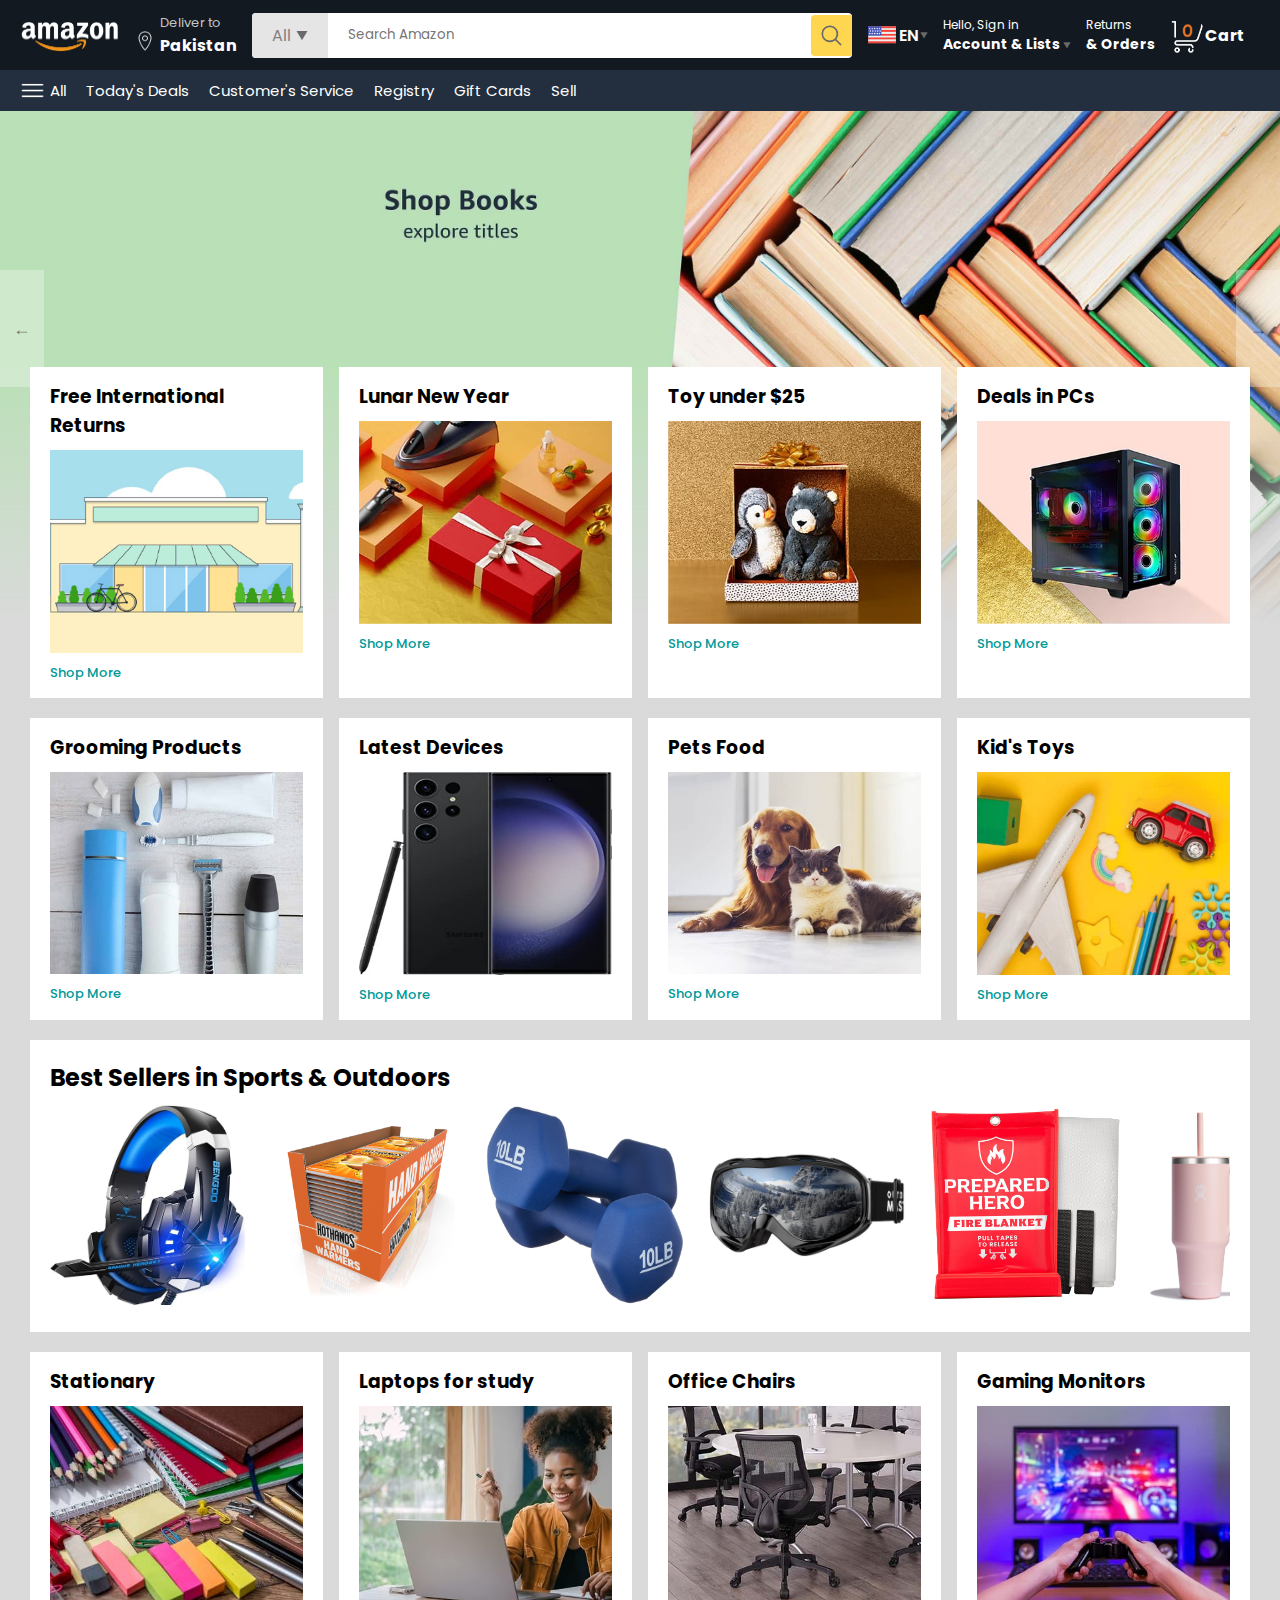
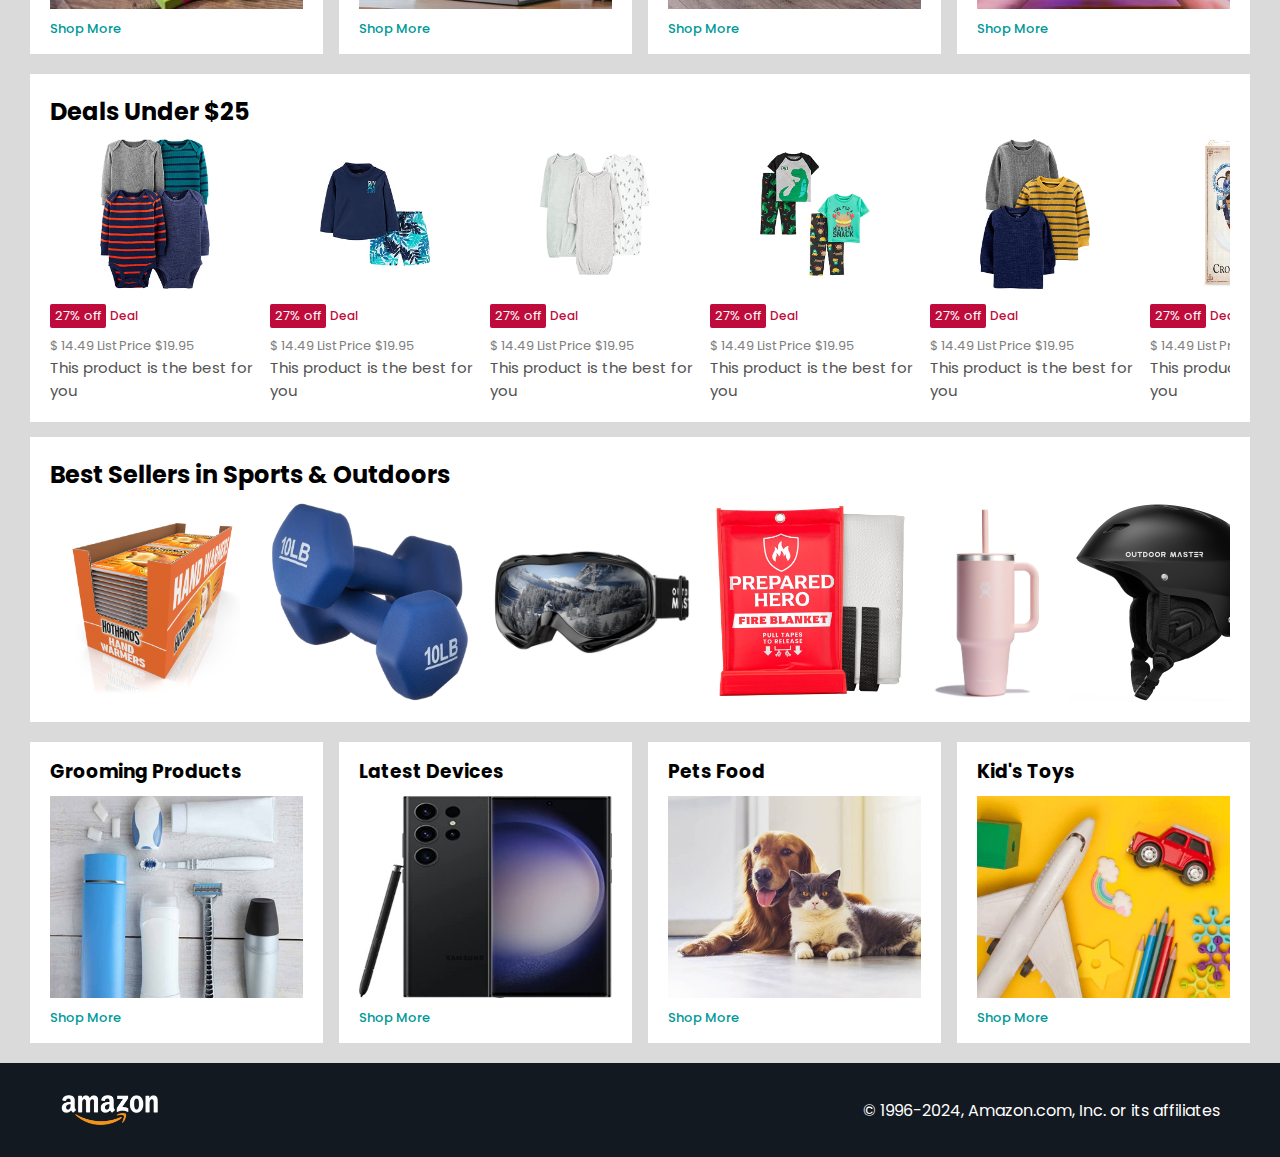
==== index.html @ d0933d89 "updated" ====
<!DOCTYPE html>
<html lang="en">
<head>
    <meta charset="UTF-8">
    <link rel="shortcut icon" type="icon" href="assets/femix_logo.png">
    <meta name="viewport" content="width=device-width, initial-scale=1.0">
    <title>Amazon</title>
    <link rel="stylesheet" href="style.css">
</head>
<body>
    
    <nav>
        <a href="index.html" class="logo">
            <img src="assets/amazon_logo.png" width="100" alt="..">
        </a>

        <div class="nav-country">
            <img src="assets/location_icon.png" height="20" alt="..">
            <div>
                <p>Deliver to</p>
                <h1>Pakistan</h1>
            </div>
        </div>

        <div class="nav-search">
            <div class="nav-search-category">
                <p>All</p>
                <img src="assets/dropdown_icon.png" height="12" alt="..">
            </div>
            <input type="text" class="nav-search-input" placeholder="Search Amazon">
            <img src="assets/search_icon.png" class="nav-search-icon" alt="..">
        </div>

        <div class="nav-language">
            <img src="assets/us_flag.png" height="30" alt="..">
            <p>EN</p>
            <img src="assets/dropdown_icon.png" width="8" alt="..">
        </div>

        <div class="nav-text">
            <a href="signin.html"><p>Hello, Sign in</p></a>
            <h1>Account & Lists <img src="assets/dropdown_icon.png" width="8" alt=".."></h1>
        </div>

        <div class="nav-text">
            <p>Returns</p>
            <h1>& Orders</h1>
        </div>

        <a href="signin.html" class="mob-user-icon" style="display: none;">
            <img src="assets/user.png" alt="..">
        </a>

        <a href="cart.html" class="nav-cart">
            <img src="assets/cart_icon.png" width="35" alt="..">
            <h4>Cart</h4>
        </a>
    </nav>

    <div class="nav-bottom">
        <div>
            <img src="assets/menu_icon.png" width="25" alt="..">
            <p>All</p>
        </div>
        <p>Today's Deals</p>
        <p>Customer's Service</p>
        <p>Registry</p>
        <p>Gift Cards</p>
        <p>Sell</p>
    </div>

    <div class="header-slider">
        <a href="#" class="control-prev">&#8592</a>
        <a href="#" class="control-next">&#8594</a>
        <ul>
            <img src="assets/header1.jpg" class="header-img" alt="..">
            <img src="assets/header2.jpg" class="header-img" alt="..">
            <img src="assets/header3.jpg" class="header-img" alt="..">
            <img src="assets/header4.jpg" class="header-img" alt="..">
            <img src="assets/header5.jpg" class="header-img" alt="..">
            <img src="assets/header6.jpg" class="header-img" alt="..">
        </ul>
    </div>

    <div class="box-row header-box">
        <div class="box-col">
            <h3>Free International Returns</h3>
            <img src="assets/box1-1.jpg" alt="..">
            <a href="/">Shop More</a>
        </div>
        <div class="box-col">
            <h3>Lunar New Year</h3>
            <img src="assets/box1-2.jpg" alt="..">
            <a href="/">Shop More</a>
        </div>
        <div class="box-col">
            <h3>Toy under $25</h3>
            <img src="assets/box1-3.jpg" alt="..">
            <a href="/">Shop More</a>
        </div>
        <div class="box-col">
            <h3>Deals in PCs</h3>
            <img src="assets/box1-4.jpg" alt="..">
            <a href="/">Shop More</a>
        </div>
    </div>

    <div class="box-row">
        <div class="box-col">
            <h3>Grooming Products</h3>
            <img src="assets/box2-1.jpg" alt="..">
            <a href="/">Shop More</a>
        </div>
        <div class="box-col">
            <h3>Latest Devices</h3>
            <img src="assets/box2-2.jpg" alt="..">
            <a href="/">Shop More</a>
        </div>
        <div class="box-col">
            <h3>Pets Food</h3>
            <img src="assets/box2-3.jpg" alt="..">
            <a href="/">Shop More</a>
        </div>
        <div class="box-col">
            <h3>Kid's Toys</h3>
            <img src="assets/box2-4.jpg" alt="..">
            <a href="/">Shop More</a>
        </div>
    </div>

    <div class="products-slider">
        <h2>Best Sellers in Sports & Outdoors</h2>
        <div class="products">
            <a href="product.html">
                <img src="assets/product_img.jpg" alt="..">
            </a>
            <img src="assets/product1-1.jpg" alt="..">
            <img src="assets/product1-2.jpg" alt="..">
            <img src="assets/product1-3.jpg" alt="..">
            <img src="assets/product1-4.jpg" alt="..">
            <img src="assets/product1-5.jpg" alt="..">
            <img src="assets/product1-6.jpg" alt="..">
            <img src="assets/product1-7.jpg" alt="..">
            <img src="assets/product1-8.jpg" alt="..">
            <img src="assets/product1-9.jpg" alt="..">
            <img src="assets/product1-10.jpg" alt="..">
        </div>
    </div>

    <div class="box-row">
        <div class="box-col">
            <h3>Stationary</h3>
            <img src="assets/box3-1.jpg" alt="..">
            <a href="/">Shop More</a>
        </div>
        <div class="box-col">
            <h3>Laptops for study</h3>
            <img src="assets/box3-2.jpg" alt="..">
            <a href="/">Shop More</a>
        </div>
        <div class="box-col">
            <h3>Office Chairs</h3>
            <img src="assets/box3-3.jpg" alt="..">
            <a href="/">Shop More</a>
        </div>
        <div class="box-col">
            <h3>Gaming Monitors</h3>
            <img src="assets/box3-4.jpg" alt="..">
            <a href="/">Shop More</a>
        </div>
    </div>

    <div class="products-slider-with-price">
        <h2>Deals Under $25</h2>
        <div class="products">
            <div class="product-cards">
                <div class="products-img-container">
                    <img src="assets/product2-1.jpg" alt="..">
                </div>
                <div class="product-offer">
                    <p>27% off</p> <span>Deal</span>
                </div>
                <p class="product-price">$ <span>14.49</span> List Price $19.95</p>
                <h4>This product is the best for you</h4>
            </div>
            <div class="product-cards">
                <div class="products-img-container">
                    <img src="assets/product2-2.jpg" alt="..">
                </div>
                <div class="product-offer">
                    <p>27% off</p> <span>Deal</span>
                </div>
                <p class="product-price">$ <span>14.49</span> List Price $19.95</p>
                <h4>This product is the best for you</h4>
            </div>
            <div class="product-cards">
                <div class="products-img-container">
                    <img src="assets/product2-3.jpg" alt="..">
                </div>
                <div class="product-offer">
                    <p>27% off</p> <span>Deal</span>
                </div>
                <p class="product-price">$ <span>14.49</span> List Price $19.95</p>
                <h4>This product is the best for you</h4>
            </div>
            <div class="product-cards">
                <div class="products-img-container">
                    <img src="assets/product2-4.jpg" alt="..">
                </div>
                <div class="product-offer">
                    <p>27% off</p> <span>Deal</span>
                </div>
                <p class="product-price">$ <span>14.49</span> List Price $19.95</p>
                <h4>This product is the best for you</h4>
            </div>
            <div class="product-cards">
                <div class="products-img-container">
                    <img src="assets/product2-5.jpg" alt="..">
                </div>
                <div class="product-offer">
                    <p>27% off</p> <span>Deal</span>
                </div>
                <p class="product-price">$ <span>14.49</span> List Price $19.95</p>
                <h4>This product is the best for you</h4>
            </div>
            <div class="product-cards">
                <div class="products-img-container">
                    <img src="assets/product2-6.jpg" alt="..">
                </div>
                <div class="product-offer">
                    <p>27% off</p> <span>Deal</span>
                </div>
                <p class="product-price">$ <span>14.49</span> List Price $19.95</p>
                <h4>This product is the best for you</h4>
            </div>
            <div class="product-cards">
                <div class="products-img-container">
                    <img src="assets/product2-7.jpg" alt="..">
                </div>
                <div class="product-offer">
                    <p>27% off</p> <span>Deal</span>
                </div>
                <p class="product-price">$ <span>14.49</span> List Price $19.95</p>
                <h4>This product is the best for you</h4>
            </div>
            <div class="product-cards">
                <div class="products-img-container">
                    <img src="assets/product2-8.jpg" alt="..">
                </div>
                <div class="product-offer">
                    <p>27% off</p> <span>Deal</span>
                </div>
                <p class="product-price">$ <span>14.49</span> List Price $19.95</p>
                <h4>This product is the best for you</h4>
            </div>
            <div class="product-cards">
                <div class="products-img-container">
                    <img src="assets/product2-9.jpg" alt="..">
                </div>
                <div class="product-offer">
                    <p>27% off</p> <span>Deal</span>
                </div>
                <p class="product-price">$ <span>14.49</span> List Price $19.95</p>
                <h4>This product is the best for you</h4>
            </div>
            <div class="product-cards">
                <div class="products-img-container">
                    <img src="assets/product2-10.jpg" alt="..">
                </div>
                <div class="product-offer">
                    <p>27% off</p> <span>Deal</span>
                </div>
                <p class="product-price">$ <span>14.49</span> List Price $19.95</p>
                <h4>This product is the best for you</h4>
            </div>
            <div class="product-cards">
                <div class="products-img-container">
                    <img src="assets/product2-11.jpg" alt="..">
                </div>
                <div class="product-offer">
                    <p>27% off</p> <span>Deal</span>
                </div>
                <p class="product-price">$ <span>14.49</span> List Price $19.95</p>
                <h4>This product is the best for you</h4>
            </div>
            <div class="product-cards">
                <div class="products-img-container">
                    <img src="assets/product2-12.jpg" alt="..">
                </div>
                <div class="product-offer">
                    <p>27% off</p> <span>Deal</span>
                </div>
                <p class="product-price">$ <span>14.49</span> List Price $19.95</p>
                <h4>This product is the best for you</h4>
            </div>
        </div>
    </div>

    <div class="products-slider">
        <h2>Best Sellers in Sports & Outdoors</h2>
        <div class="products">
            <img src="assets/product1-1.jpg" alt="..">
            <img src="assets/product1-2.jpg" alt="..">
            <img src="assets/product1-3.jpg" alt="..">
            <img src="assets/product1-4.jpg" alt="..">
            <img src="assets/product1-5.jpg" alt="..">
            <img src="assets/product1-6.jpg" alt="..">
            <img src="assets/product1-7.jpg" alt="..">
            <img src="assets/product1-8.jpg" alt="..">
            <img src="assets/product1-9.jpg" alt="..">
            <img src="assets/product1-10.jpg" alt="..">
        </div>
    </div>

    <div class="box-row">
        <div class="box-col">
            <h3>Grooming Products</h3>
            <img src="assets/box2-1.jpg" alt="..">
            <a href="/">Shop More</a>
        </div>
        <div class="box-col">
            <h3>Latest Devices</h3>
            <img src="assets/box2-2.jpg" alt="..">
            <a href="/">Shop More</a>
        </div>
        <div class="box-col">
            <h3>Pets Food</h3>
            <img src="assets/box2-3.jpg" alt="..">
            <a href="/">Shop More</a>
        </div>
        <div class="box-col">
            <h3>Kid's Toys</h3>
            <img src="assets/box2-4.jpg" alt="..">
            <a href="/">Shop More</a>
        </div>
    </div>

    <footer>
        <img src="assets/amazon_logo.png" width="100" alt="..">
        <p>&copy; 1996-2024, Amazon.com, Inc. or its affiliates</p>
    </footer>

    <script src="script.js"></script>
</body>
</html>
---- style.css ----
@import url('https://fonts.googleapis.com/css2?family=Poppins:ital,wght@0,100;0,200;0,300;0,400;0,500;0,600;0,700;0,800;0,900;1,100;1,200;1,300;1,400;1,500;1,600;1,700;1,800;1,900&display=swap');

*
{
    padding: 0;
    margin: 0;
    box-sizing: border-box;
    font-family: poppins;
}

body
{
    background: #dadada;
}

a
{
    text-decoration: none;
    color: inherit;
}

nav
{
    display: flex;
    align-items: center;
    justify-content: space-between;
    background-color: #131921;
    padding: 10px 20px;
    color: #fff;
}

.logo
{
    margin-top: 10px;
}

.nav-country
{
    display: flex;
    align-items: end;
    font-size: 13px;
    margin-left: 15px;
    color: #c4c4c4;
}

.nav-country img
{
    margin: 0 5px 7px 0;
}

.nav-country h1
{
    color: #fff;
    font-size: 16px;
}

.nav-search
{
    flex: 1;
    display: flex;
    align-items: center;
    color: gray;
    background: #fff;
    max-width: 1000px;
    border-radius: 4px;
    margin-left: 15px;
}

.nav-search-category
{
    display: flex;
    align-items: center;
    padding: 10px 20px;
    gap: 5px;
    background: #e5e5e5;
    border-radius: 4px 0 0 4px;
}

.nav-search-input
{
    border: none;
    outline: none;
    padding-left: 20px;
    width: 100%;
}

.nav-search-icon
{
    max-width: 41px;
    padding: 8px;
    background: #ffd64f;
    border-radius: 4px 0 0 4px;
}

.nav-language
{
    display: flex;
    align-items: center;
    gap: 2px;
    font-weight: 600;
    margin-left: 15px;
}

.nav-text
{
    margin-left: 15px;
}

.nav-text p
{
    font-size: 12px;   
}

.nav-text h1
{
    font-size: 14px;
}

.nav-cart
{
    display: flex;
    align-items: center;
    margin: 0 15px;
}

.nav-bottom
{
    display: flex;
    align-items: center;
    gap: 20px;
    padding: 8px 20px;
    background: #232f3e;
    color: #fff;
    font-size: 15px;
}

.nav-bottom div
{
    display: flex;
    align-items: center;
    gap: 5px;
}

.header-slider ul
{
    display: flex;
    overflow-y: hidden;
}

.header-img
{
    max-width: 100%;
    mask-image: linear-gradient(to bottom, #000000 50%, transparent 100%);
}

.header-slider a
{
    position: absolute;
    top: 30%;
    z-index: 1;
    padding: 5vh 1vw;
    color: #0000007b;
    background: #ffffff4f;
    text-decoration: none;
    font-weight: 600;
    font-size: 18px;
    cursor: pointer;
}

.control-next
{
    right: 0;
}

.box-row
{
    display: flex;
    flex-wrap: wrap;
    row-gap: 20px;
    justify-content: space-between;
    margin: 20px 30px;
}

.box-col
{
    display: flex;
    flex-direction: column;
    gap: 10px;
    padding: 15px 20px;
    background: #fff;
    max-width: 24%;
    min-height: 200px;
    z-index: 1;
}

.box-col a
{
    font-size: 13px;
    color: #009999;
    font-weight: 500;
}

.header-box
{
    margin-top: -20vw;
}

.products-slider
{
    background: #fff;
    margin: 0 30px;
    padding: 20px;
    margin-bottom: 15px;
}

.products-slider .products
{
    display: flex;
    overflow-x: auto;
    gap: 20px;
    margin-top: 10px;
}

.products-slider .products img
{
    max-width: 200px;
    max-height: 200px;
}

.products-slider .products::-webkit-scrollbar
{
    display: none;
}

.products-slider-with-price
{
    background: #fff;
    margin: 0 30px;
    padding: 20px;
    margin-bottom: 15px;
}

.products-slider-with-price .products
{
    display: flex;
    overflow-x: auto;
    gap: 10px;
    margin-top: 10px;
}

.products-slider-with-price .products::-webkit-scrollbar
{
    display: none;
}

.product-card
{
    display: flex;
    flex-direction: column;
    justify-content: end;
    min-width: 210px;
    background: #fbfbfb;
}

.product-cards img
{
    width: 110px;
    height: 150px;
    margin: 0 50px;
}

.product-offer p
{
    background: #be0b3b;
    color: #fff;
    display: inline-block;
    padding: 2px 5px;
    border-radius: 2px;
    margin: 8px 0;
    font-size: 13px;
}

.product-offer span
{
    color: #be0b3b;
    font-weight: 500;
    font-size: 12px;
}

.product-price
{
    color: gray;
    font-size: 13px;
}

.product-cards h4
{
    color: #525252;
    font-size: 15px;
    font-weight: 400;
}

footer
{
    display: flex;
    justify-content: space-between;
    align-items: center;
    color: #fff;
    background: #131921;
    padding: 30px 60px;
}

::-webkit-scrollbar {
    width: 15px;
}

::-webkit-scrollbar-track {
    background-color: #222;
}

::-webkit-scrollbar-thumb {
    background-color: #ff973c;
    border-radius: 5px;
}

/* Media Query */

@media only screen and (max-width :900px)
{
    nav
    {
        flex-wrap: wrap;
    }
    .nav-search
    {
        order: 7;
        margin: 15px 0 7px;
        min-width: 300px;
    }
    .box-col
    {
        max-width: 48%;
    }
}

@media only screen and (max-width :600px)
{
    .nav-country
    {
        display: none;
    }
    .nav-language
    {
        display: none;
    }
    .nav-text
    {
        display: none;
    }
    .nav-bottom
    {
        font-size: 13px;
        gap: 10px;
        overflow-x: scroll;
    }
    .nav-bottom::-webkit-scrollbar
    {
        display: none;
    }
    .nav-bottom p
    {
        text-wrap: nowrap;
    }
    .mob-user-icon
    {
        display: flex !important;
        flex: 1;
        justify-content: flex-end;
    }
    .mob-user-icon img
    {
        width: 25px;
    }
    .nav-cart h4
    {
        display: none;
    }
    .nav-cart img
    {
        width: 25px;
    }
    .header-slider a
    {
        top: 24%;
        padding: 2vh 1vw;
        font-size: 15px;
    }
    .box-col
    {
        max-width: 100%;
        width: 100%;
    }
    footer
    {
        justify-content: center;
        flex-direction: column;
        font-size: 14px;
    }
}
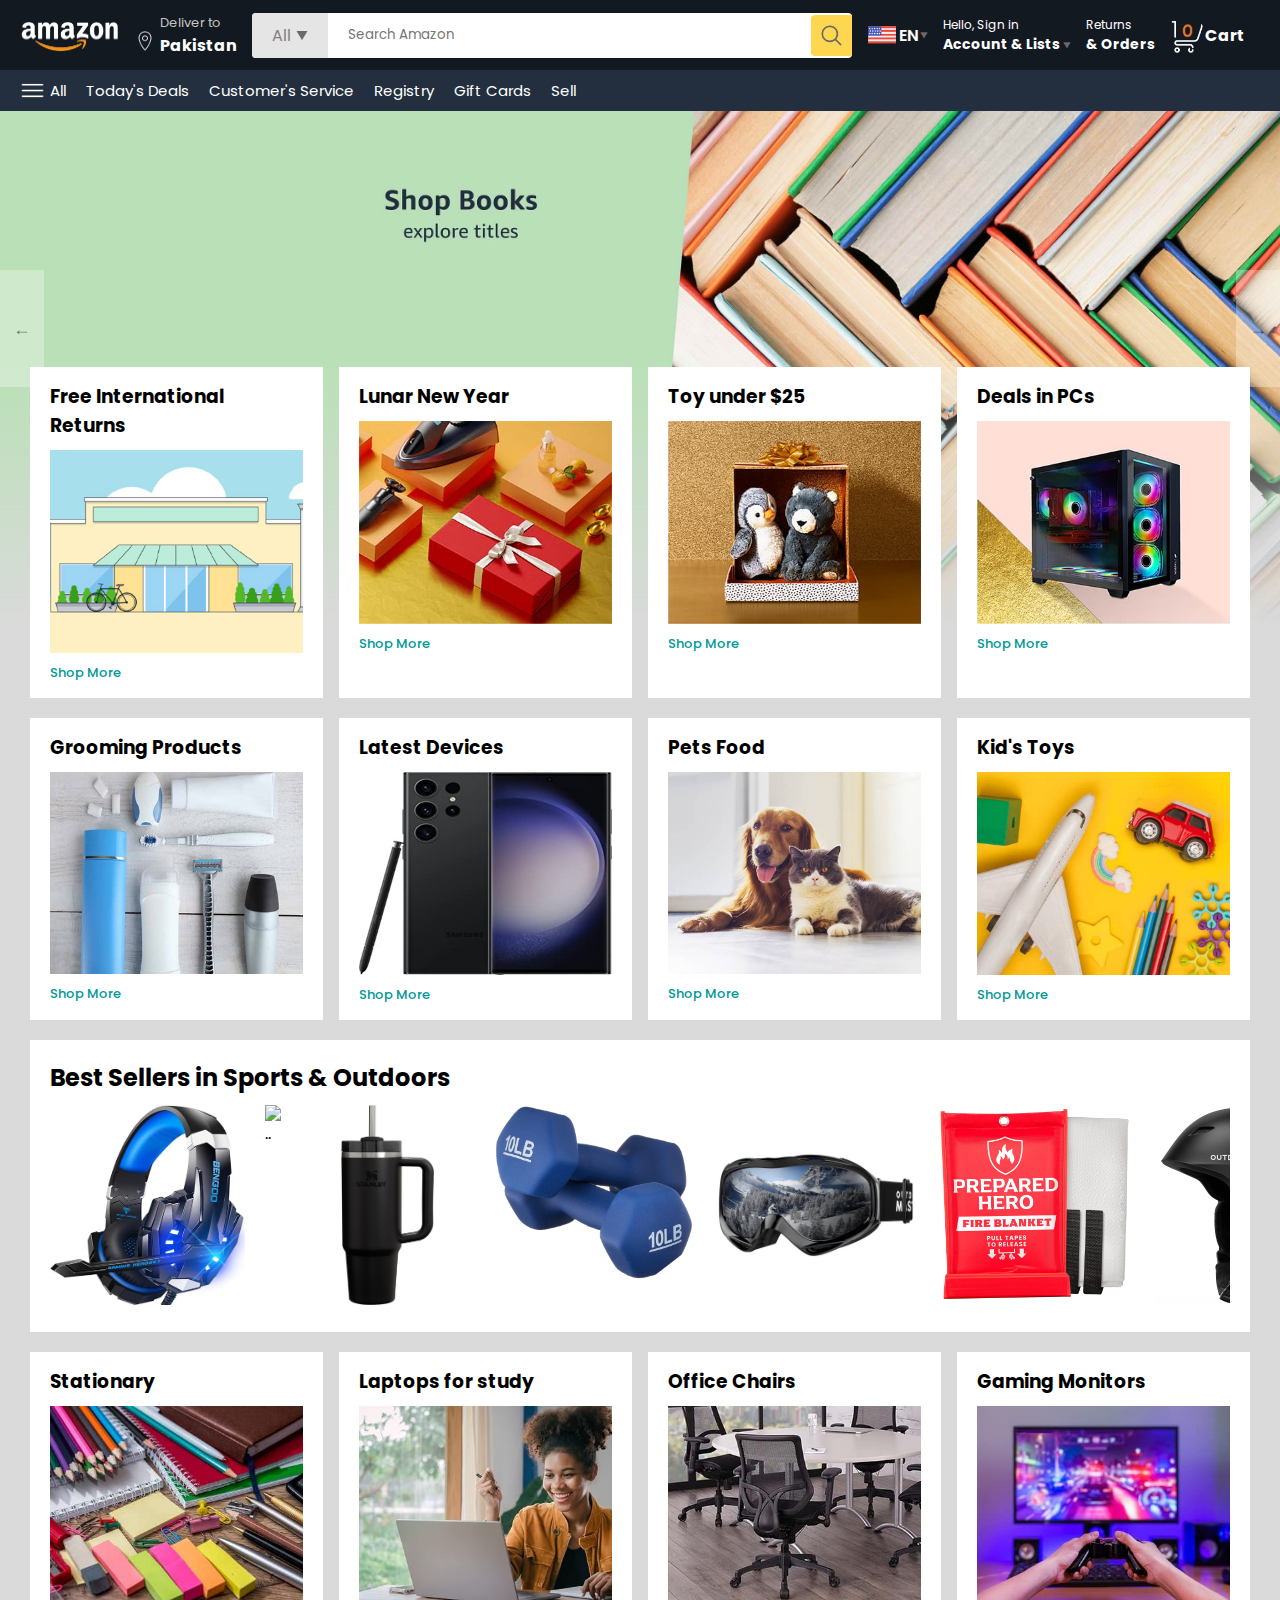
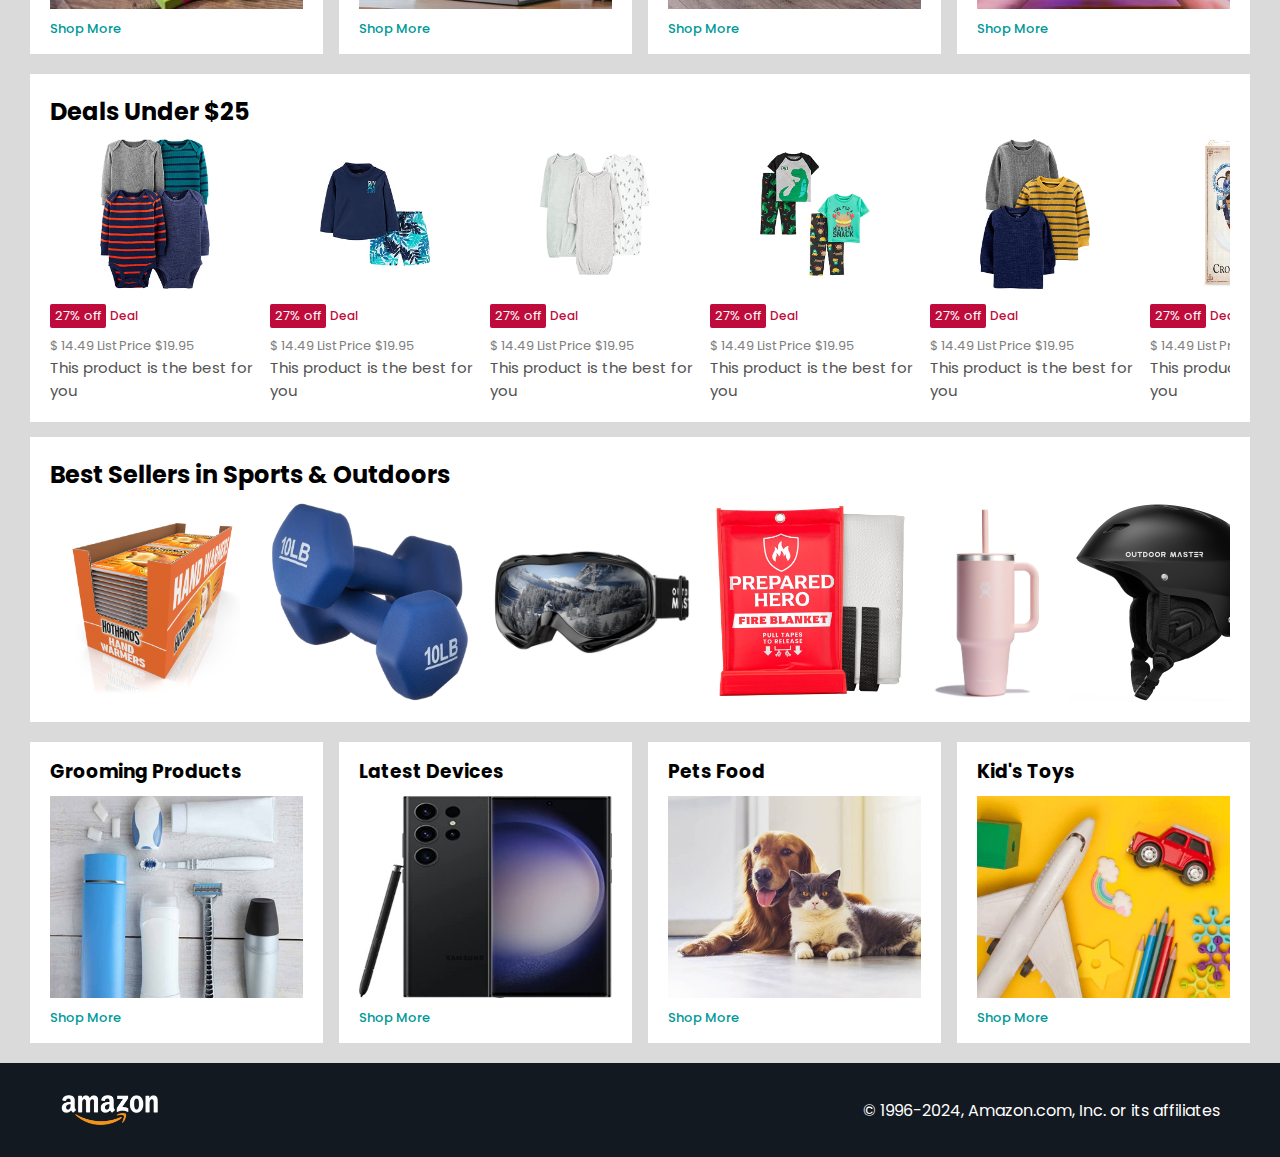
==== commit b5d66553: "updated" ====
--- a/index.html
+++ b/index.html
@@ -134,11 +134,17 @@
             <a href="product.html">
                 <img src="assets/product_img.jpg" alt="..">
             </a>
-            <img src="assets/product1-1.jpg" alt="..">
-            <img src="assets/product1-2.jpg" alt="..">
+            <a href="product2.html">
+                <img src="assets/product2_img.jpg" alt="..">
+            </a>
+            <a href="product3.html">
+                <img src="assets/product3_img.jpg" alt=".." style="margin: 0 40px;">
+            </a>
+            <a href="product4.html">
+                <img src="assets/product1-2.jpg" alt="..">
+            </a>
             <img src="assets/product1-3.jpg" alt="..">
             <img src="assets/product1-4.jpg" alt="..">
-            <img src="assets/product1-5.jpg" alt="..">
             <img src="assets/product1-6.jpg" alt="..">
             <img src="assets/product1-7.jpg" alt="..">
             <img src="assets/product1-8.jpg" alt="..">
--- a/style.css
+++ b/style.css
@@ -391,9 +391,9 @@
     }
     .header-slider a
     {
-        top: 24%;
+        top: 30%;
         padding: 2vh 1vw;
-        font-size: 15px;
+        font-size: 13px;
     }
     .box-col
     {
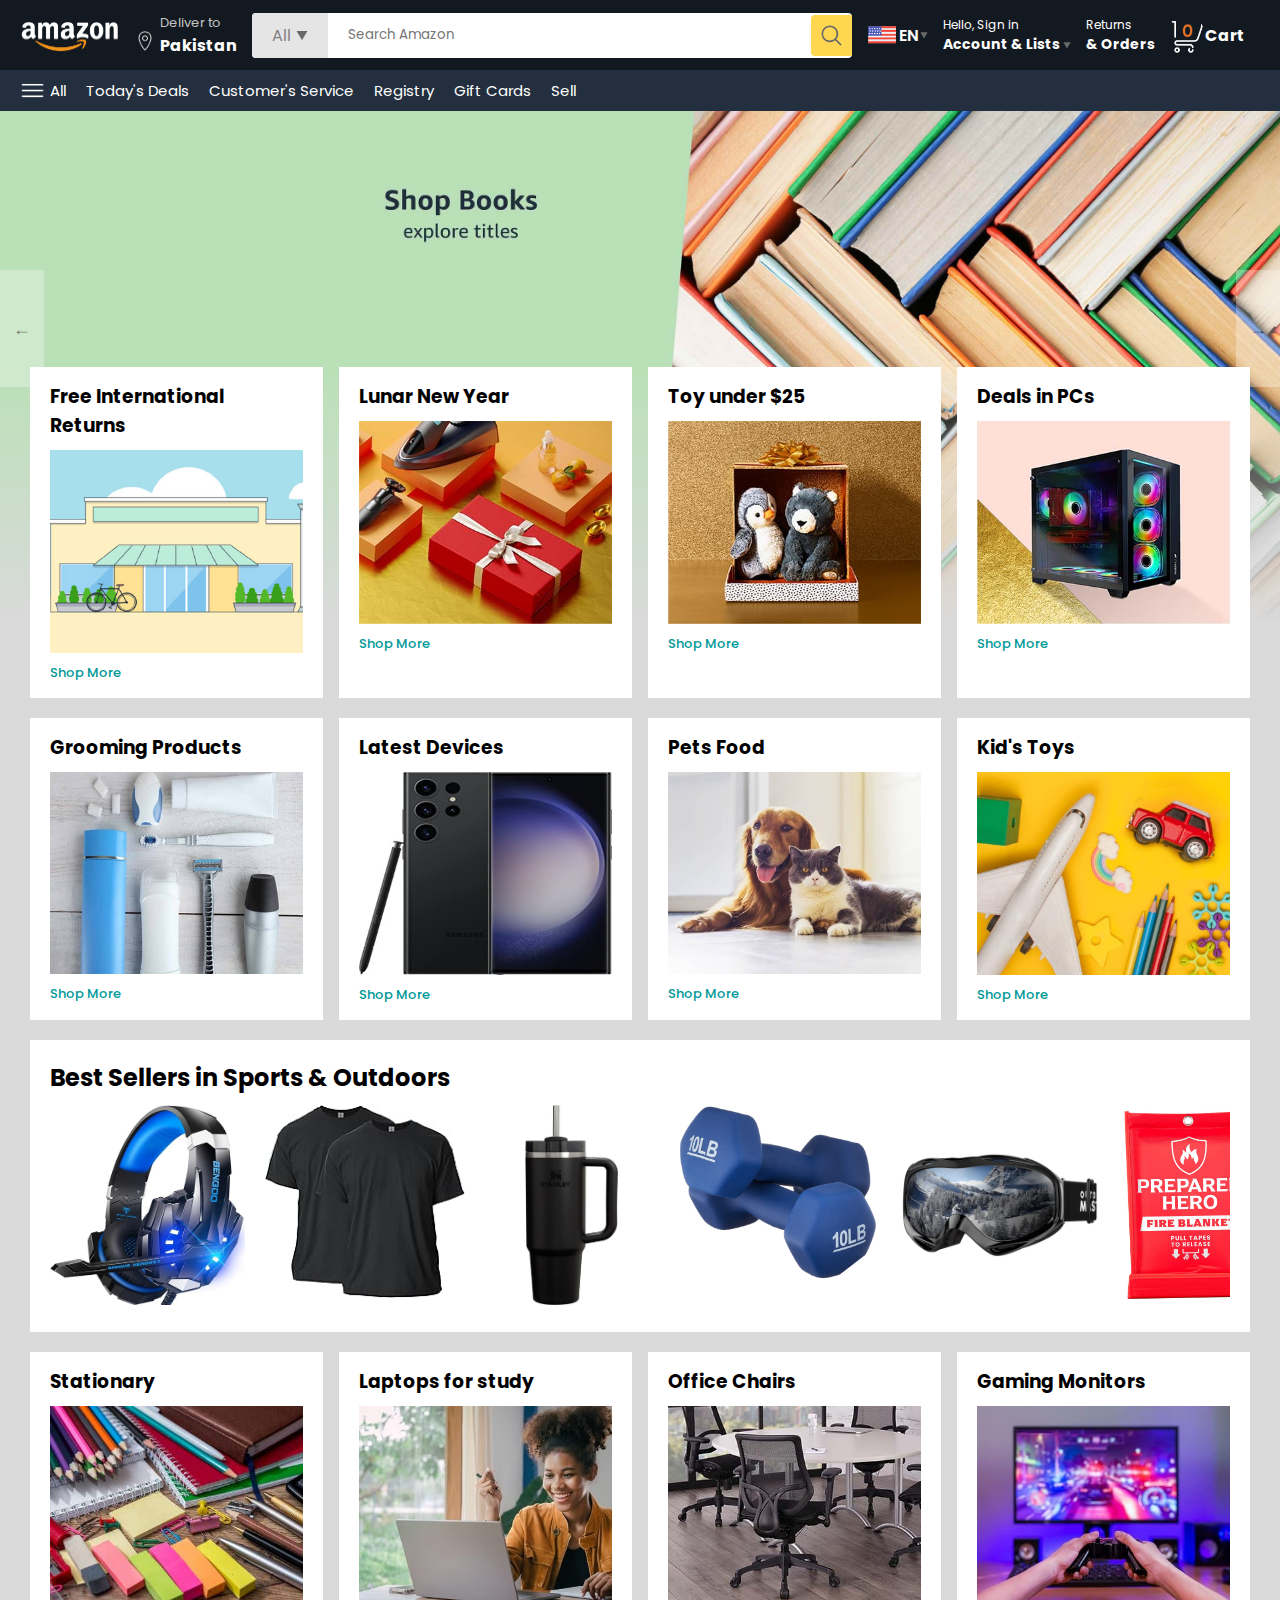
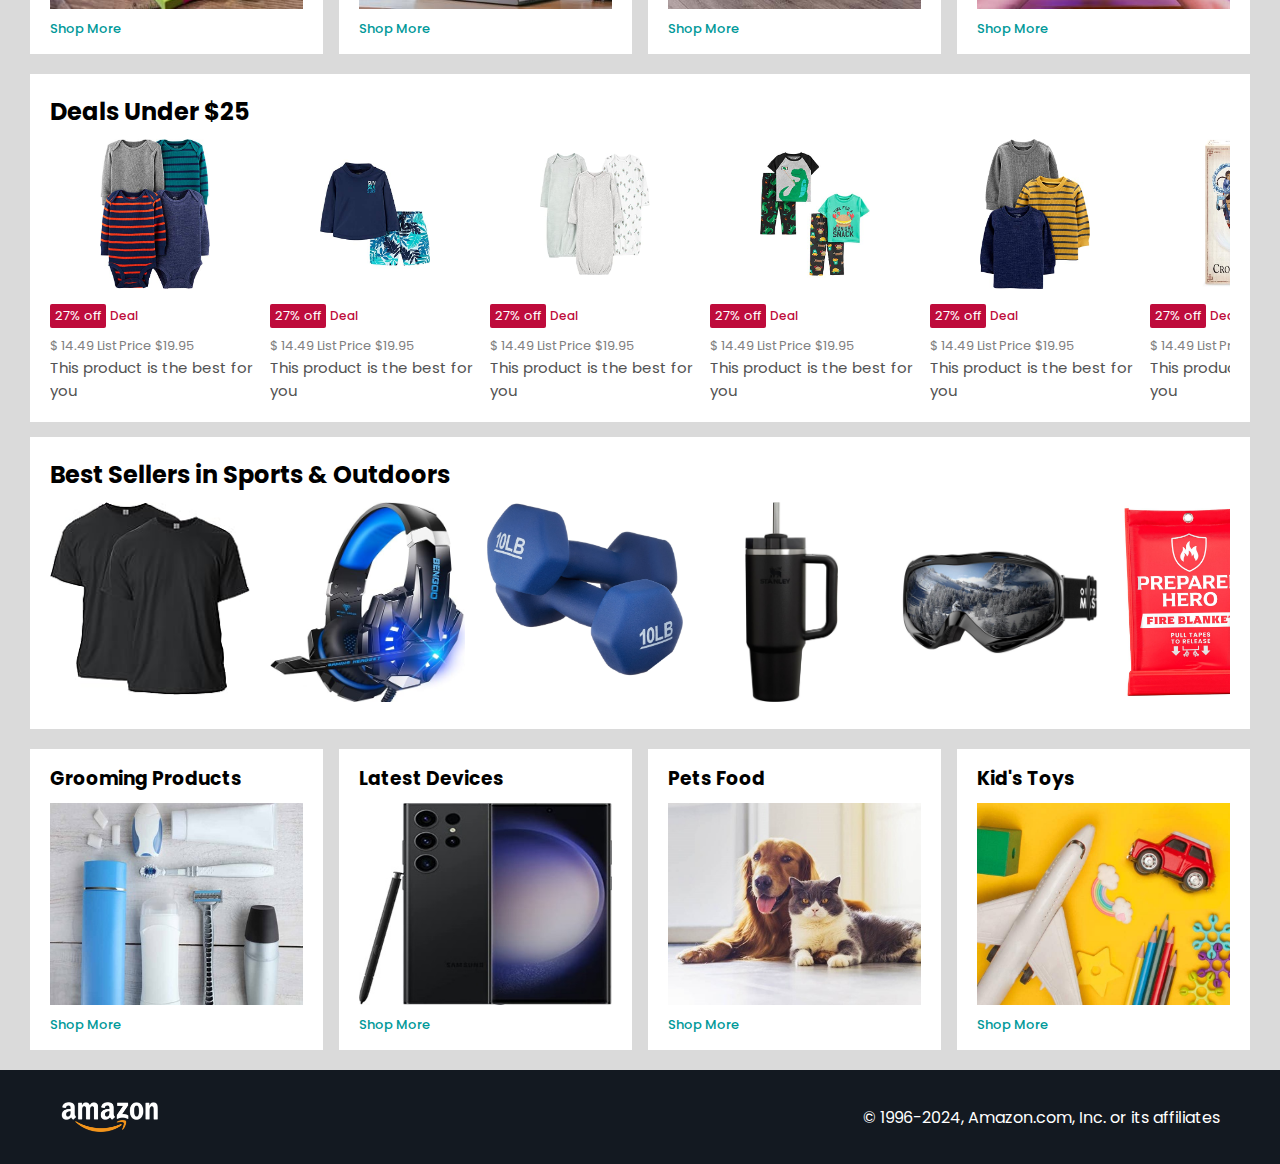
==== commit 9b634033: "updated" ====
--- a/index.html
+++ b/index.html
@@ -305,11 +305,20 @@
     <div class="products-slider">
         <h2>Best Sellers in Sports & Outdoors</h2>
         <div class="products">
-            <img src="assets/product1-1.jpg" alt="..">
-            <img src="assets/product1-2.jpg" alt="..">
+            <a href="product2.html">
+                <img src="assets/product2_img.jpg" alt="..">
+            </a>
+            <a href="product.html">
+                <img src="assets/product_img.jpg" alt="..">
+            </a>
+            <a href="product4.html">
+                <img src="assets/product1-2.jpg" alt="..">
+            </a>
+            <a href="product3.html">
+                <img src="assets/product3_img.jpg" alt=".." style="margin: 0 40px;">
+            </a>
             <img src="assets/product1-3.jpg" alt="..">
             <img src="assets/product1-4.jpg" alt="..">
-            <img src="assets/product1-5.jpg" alt="..">
             <img src="assets/product1-6.jpg" alt="..">
             <img src="assets/product1-7.jpg" alt="..">
             <img src="assets/product1-8.jpg" alt="..">
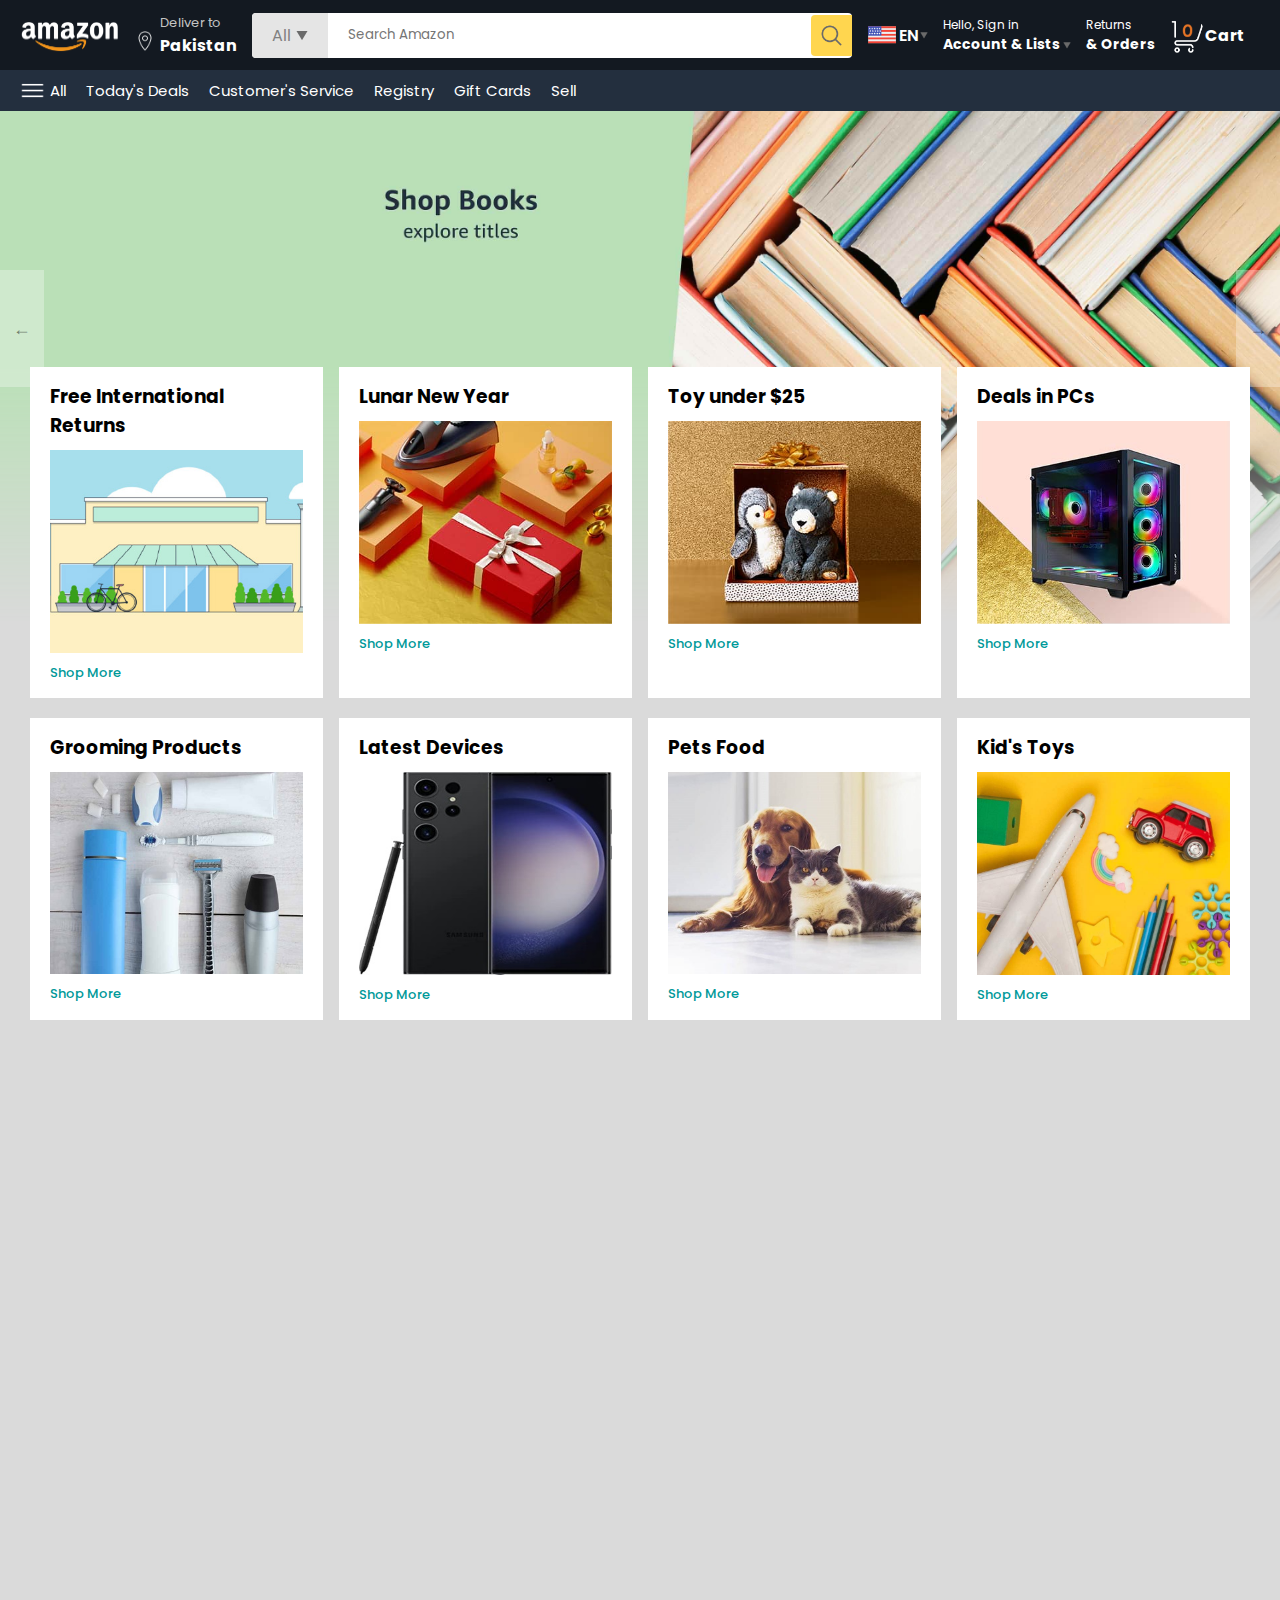
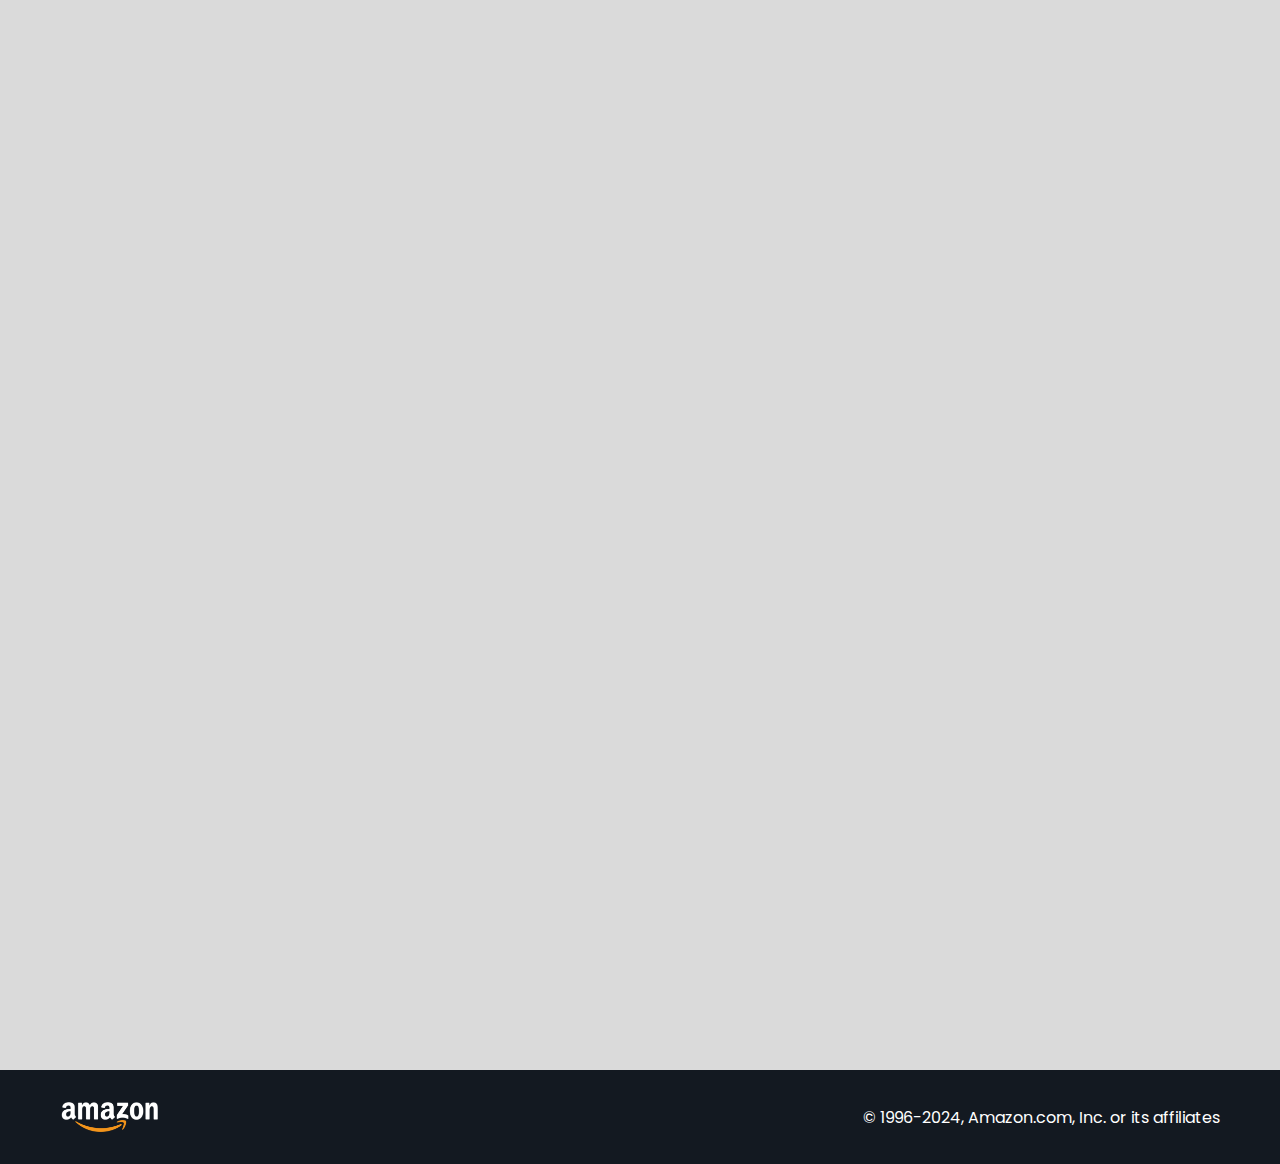
==== commit 3bcde8cf: "updated" ====
--- a/index.html
+++ b/index.html
@@ -5,11 +5,14 @@
     <link rel="shortcut icon" type="icon" href="assets/femix_logo.png">
     <meta name="viewport" content="width=device-width, initial-scale=1.0">
     <title>Amazon</title>
+    <link rel="stylesheet" href="https://unpkg.com/aos@next/dist/aos.css" />
     <link rel="stylesheet" href="style.css">
 </head>
 <body>
     
-    <nav>
+    <!-- Navbar -->
+
+    <nav data-aos="fade-down">
         <a href="index.html" class="logo">
             <img src="assets/amazon_logo.png" width="100" alt="..">
         </a>
@@ -57,7 +60,9 @@
         </a>
     </nav>
 
-    <div class="nav-bottom">
+    <!-- Second Navbar -->
+
+    <div class="nav-bottom" data-aos="fade-down">
         <div>
             <img src="assets/menu_icon.png" width="25" alt="..">
             <p>All</p>
@@ -68,6 +73,8 @@
         <p>Gift Cards</p>
         <p>Sell</p>
     </div>
+
+    <!-- Image Slider -->
 
     <div class="header-slider">
         <a href="#" class="control-prev">&#8592</a>
@@ -82,53 +89,59 @@
         </ul>
     </div>
 
+    <!-- 1st Box Row -->
+
     <div class="box-row header-box">
-        <div class="box-col">
+        <div class="box-col" data-aos="fade-up">
             <h3>Free International Returns</h3>
             <img src="assets/box1-1.jpg" alt="..">
             <a href="/">Shop More</a>
         </div>
-        <div class="box-col">
+        <div class="box-col" data-aos="fade-down">
             <h3>Lunar New Year</h3>
             <img src="assets/box1-2.jpg" alt="..">
             <a href="/">Shop More</a>
         </div>
-        <div class="box-col">
+        <div class="box-col" data-aos="fade-up">
             <h3>Toy under $25</h3>
             <img src="assets/box1-3.jpg" alt="..">
             <a href="/">Shop More</a>
         </div>
-        <div class="box-col">
+        <div class="box-col" data-aos="fade-down">
             <h3>Deals in PCs</h3>
             <img src="assets/box1-4.jpg" alt="..">
             <a href="/">Shop More</a>
         </div>
     </div>
 
+    <!-- 2nd Box Row -->
+
     <div class="box-row">
-        <div class="box-col">
+        <div class="box-col" data-aos="fade-down">
             <h3>Grooming Products</h3>
             <img src="assets/box2-1.jpg" alt="..">
             <a href="/">Shop More</a>
         </div>
-        <div class="box-col">
+        <div class="box-col" data-aos="fade-up">
             <h3>Latest Devices</h3>
             <img src="assets/box2-2.jpg" alt="..">
             <a href="/">Shop More</a>
         </div>
-        <div class="box-col">
+        <div class="box-col" data-aos="fade-down">
             <h3>Pets Food</h3>
             <img src="assets/box2-3.jpg" alt="..">
             <a href="/">Shop More</a>
         </div>
-        <div class="box-col">
+        <div class="box-col" data-aos="fade-up">
             <h3>Kid's Toys</h3>
             <img src="assets/box2-4.jpg" alt="..">
             <a href="/">Shop More</a>
         </div>
     </div>
 
-    <div class="products-slider">
+    <!-- 1st Product Slider -->
+
+    <div class="products-slider" data-aos="fade-up">
         <h2>Best Sellers in Sports & Outdoors</h2>
         <div class="products">
             <a href="product.html">
@@ -153,30 +166,34 @@
         </div>
     </div>
 
+    <!-- 3rd Box Row -->
+
     <div class="box-row">
-        <div class="box-col">
+        <div class="box-col" data-aos="fade-up">
             <h3>Stationary</h3>
             <img src="assets/box3-1.jpg" alt="..">
             <a href="/">Shop More</a>
         </div>
-        <div class="box-col">
+        <div class="box-col" data-aos="fade-down">
             <h3>Laptops for study</h3>
             <img src="assets/box3-2.jpg" alt="..">
             <a href="/">Shop More</a>
         </div>
-        <div class="box-col">
+        <div class="box-col" data-aos="fade-up">
             <h3>Office Chairs</h3>
             <img src="assets/box3-3.jpg" alt="..">
             <a href="/">Shop More</a>
         </div>
-        <div class="box-col">
+        <div class="box-col" data-aos="fade-down">
             <h3>Gaming Monitors</h3>
             <img src="assets/box3-4.jpg" alt="..">
             <a href="/">Shop More</a>
         </div>
     </div>
 
-    <div class="products-slider-with-price">
+    <!-- 2nd Product Slider -->
+
+    <div class="products-slider-with-price" data-aos="fade-up">
         <h2>Deals Under $25</h2>
         <div class="products">
             <div class="product-cards">
@@ -302,20 +319,22 @@
         </div>
     </div>
 
-    <div class="products-slider">
+    <!-- 3rd Product Slider -->
+
+    <div class="products-slider" data-aos="fade-up">
         <h2>Best Sellers in Sports & Outdoors</h2>
         <div class="products">
+            <a href="product.html">
+                <img src="assets/product_img.jpg" alt="..">
+            </a>
             <a href="product2.html">
                 <img src="assets/product2_img.jpg" alt="..">
             </a>
-            <a href="product.html">
-                <img src="assets/product_img.jpg" alt="..">
+            <a href="product3.html">
+                <img src="assets/product3_img.jpg" alt=".." style="margin: 0 40px;">
             </a>
             <a href="product4.html">
                 <img src="assets/product1-2.jpg" alt="..">
-            </a>
-            <a href="product3.html">
-                <img src="assets/product3_img.jpg" alt=".." style="margin: 0 40px;">
             </a>
             <img src="assets/product1-3.jpg" alt="..">
             <img src="assets/product1-4.jpg" alt="..">
@@ -327,34 +346,45 @@
         </div>
     </div>
 
+    <!-- 4th Box Row -->
+
     <div class="box-row">
-        <div class="box-col">
+        <div class="box-col" data-aos="fade-down">
             <h3>Grooming Products</h3>
             <img src="assets/box2-1.jpg" alt="..">
             <a href="/">Shop More</a>
         </div>
-        <div class="box-col">
+        <div class="box-col" data-aos="fade-up">
             <h3>Latest Devices</h3>
             <img src="assets/box2-2.jpg" alt="..">
             <a href="/">Shop More</a>
         </div>
-        <div class="box-col">
+        <div class="box-col" data-aos="fade-down">
             <h3>Pets Food</h3>
             <img src="assets/box2-3.jpg" alt="..">
             <a href="/">Shop More</a>
         </div>
-        <div class="box-col">
+        <div class="box-col" data-aos="fade-up">
             <h3>Kid's Toys</h3>
             <img src="assets/box2-4.jpg" alt="..">
             <a href="/">Shop More</a>
         </div>
     </div>
+
+    <!-- Footer -->
 
     <footer>
         <img src="assets/amazon_logo.png" width="100" alt="..">
         <p>&copy; 1996-2024, Amazon.com, Inc. or its affiliates</p>
     </footer>
 
+    <script src="https://unpkg.com/aos@next/dist/aos.js"></script>
+    <script>
+      AOS.init({
+        duration: 1000,
+        offset: 200
+      });
+    </script>
     <script src="script.js"></script>
 </body>
 </html>